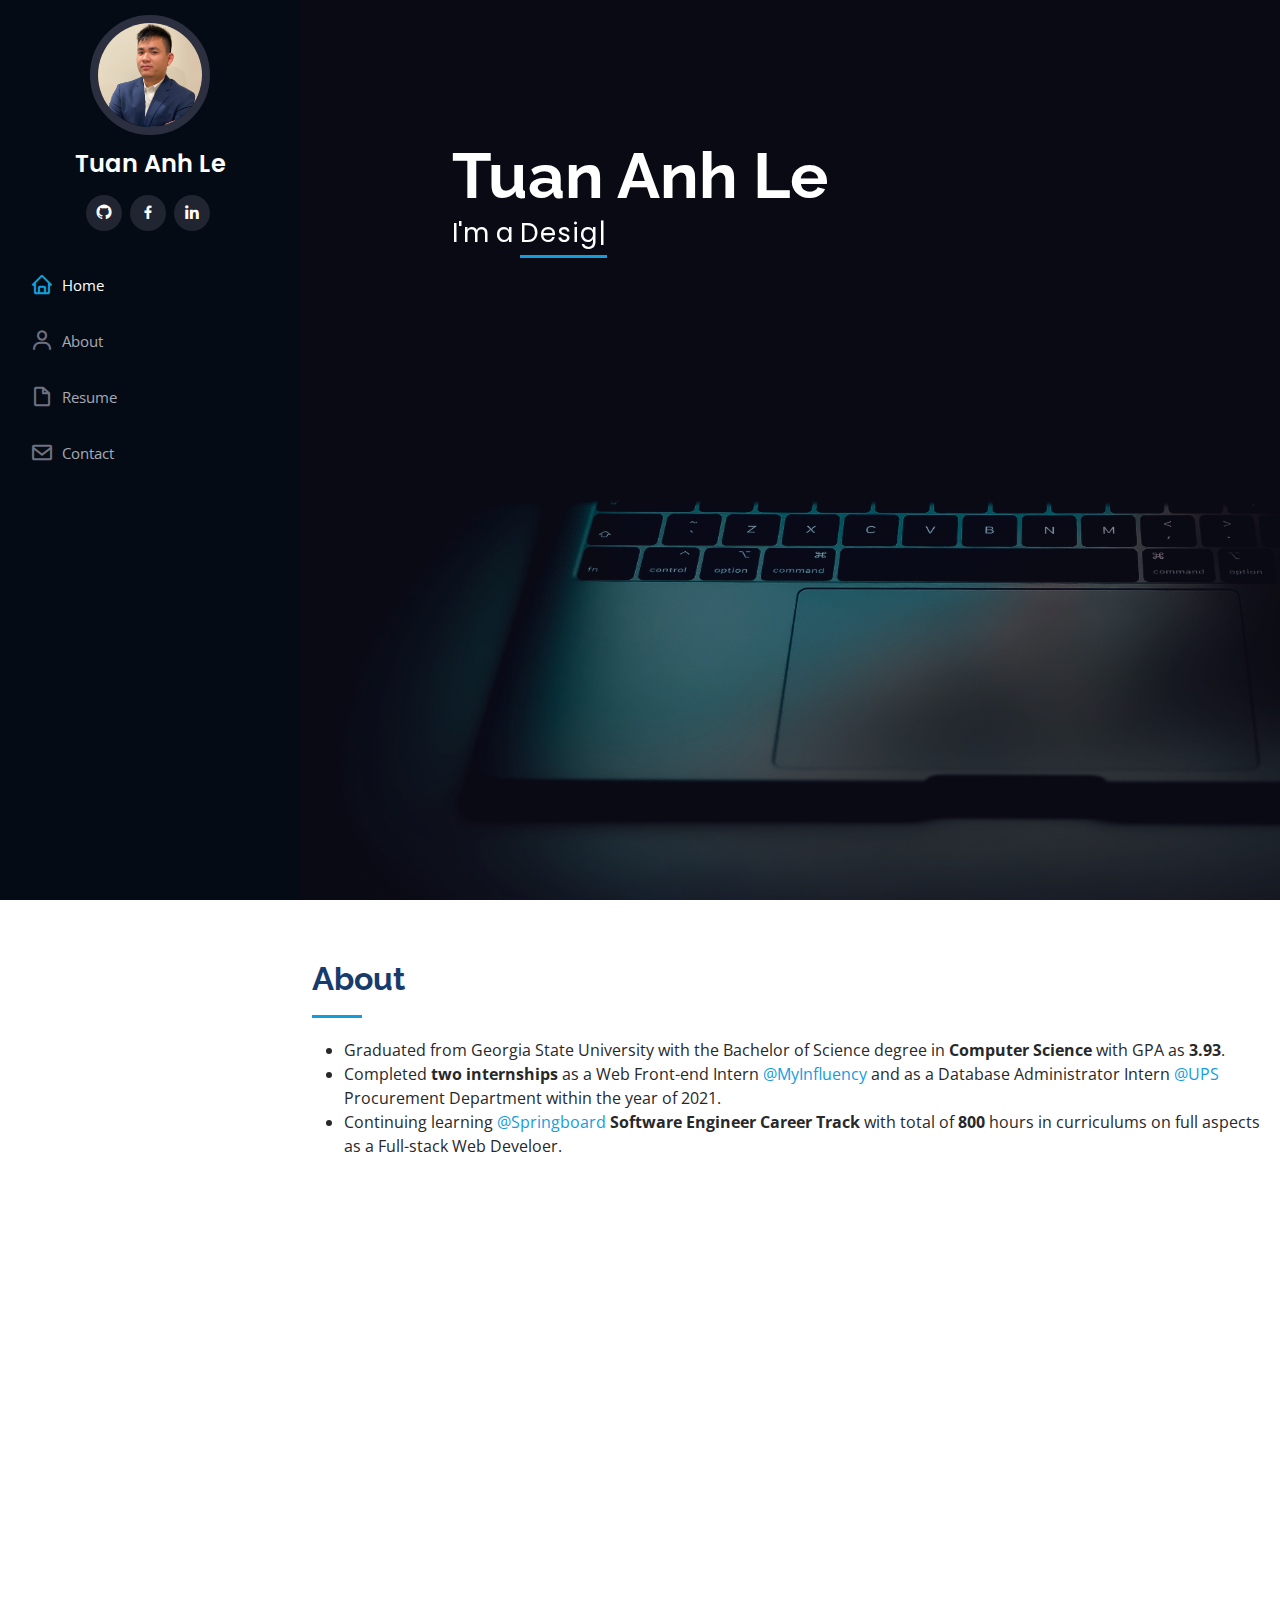
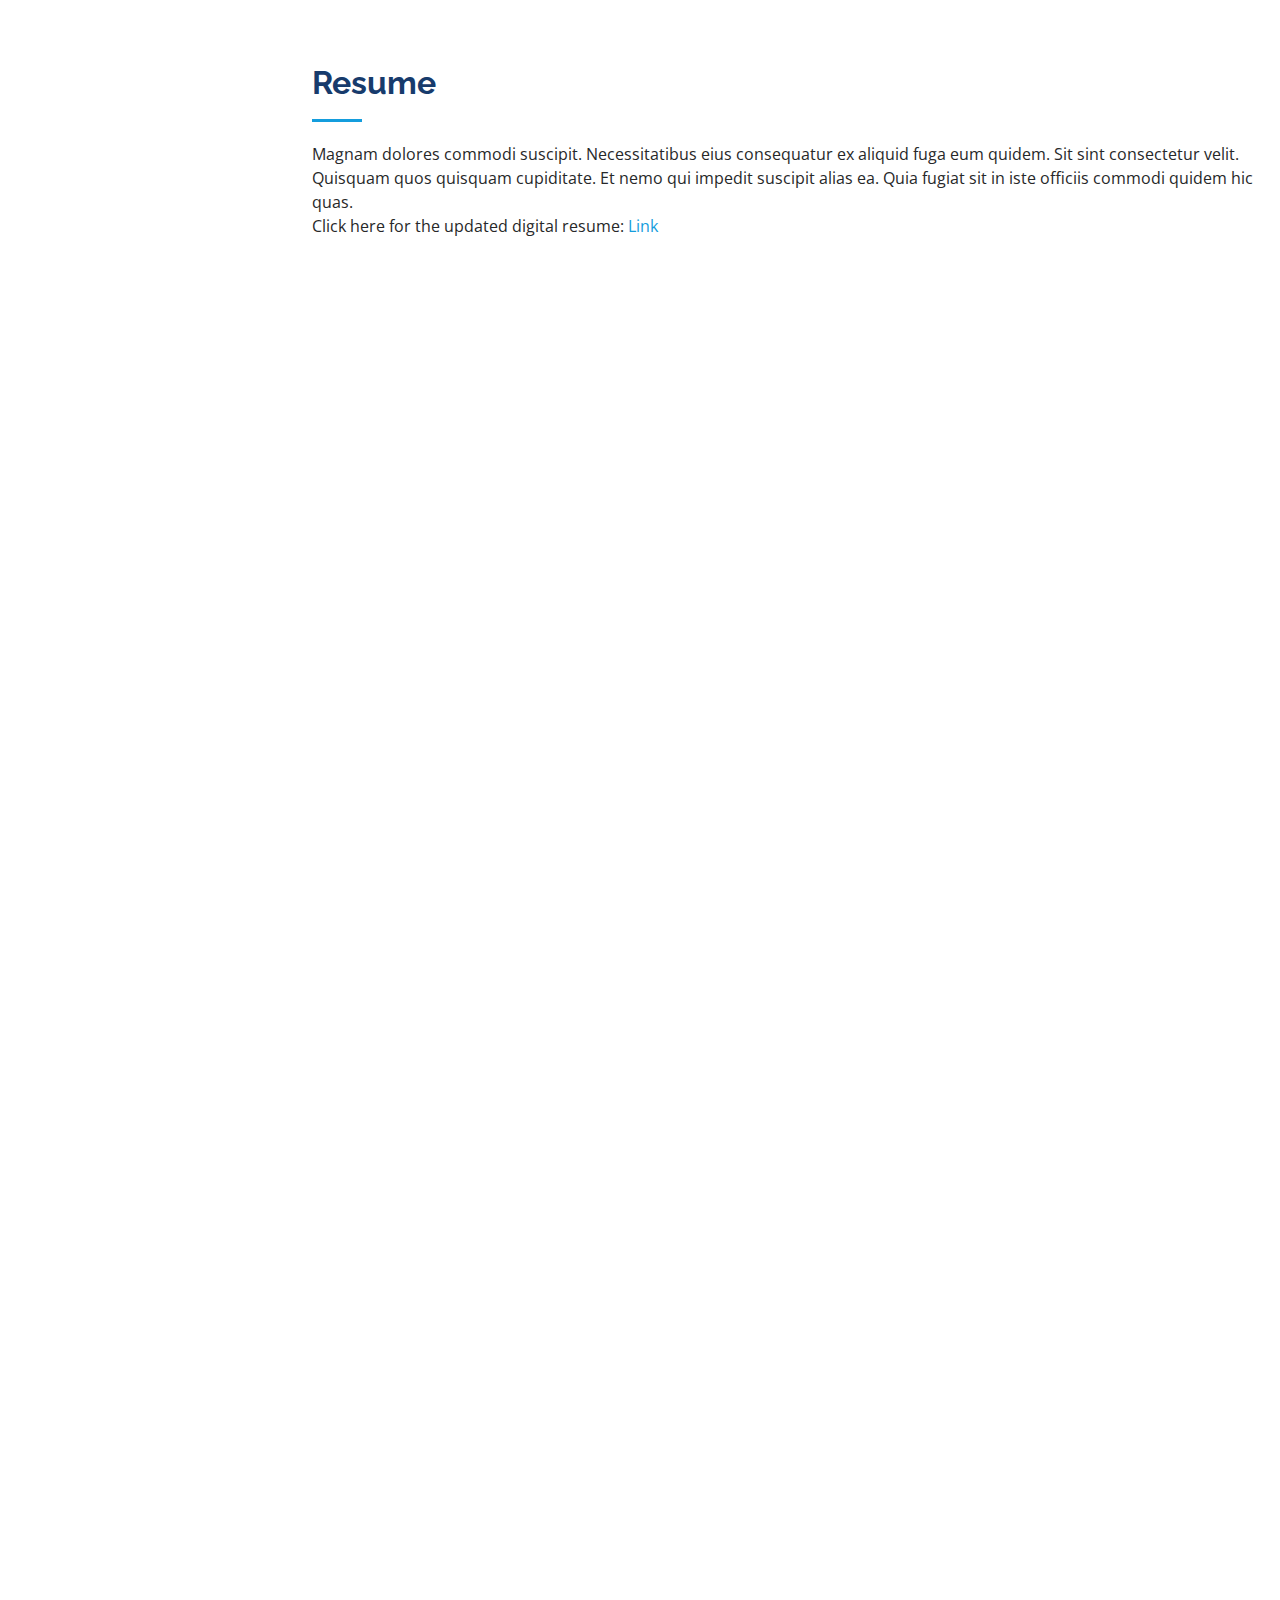
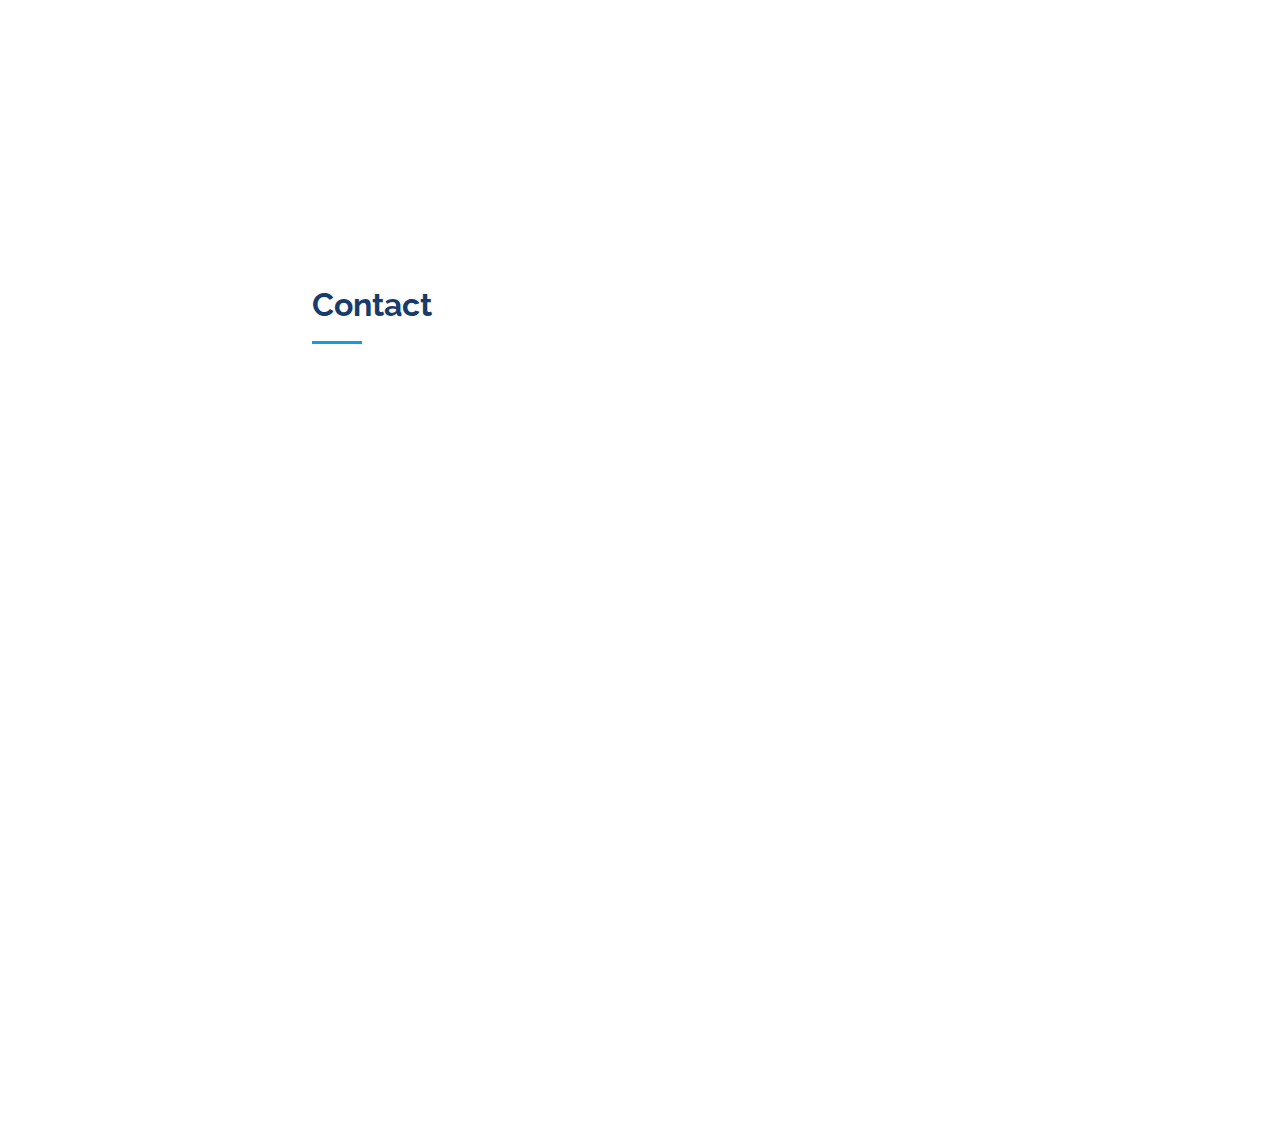
==== index.html @ 72a61f14 "Moved index.html to main directory" ====
<!DOCTYPE html>
<html lang="en">
<head>
    <meta charset="UTF-8">
    <meta http-equiv="X-UA-Compatible" content="IE=edge">
    <meta name="viewport" content="width=device-width, initial-scale=1.0">
    <title>Tuan Anh Le Portfolio</title>

    <!-- Favicons -->
    <link href="assets/img/favicon.png" rel="icon">
    <link href="assets/img/apple-touch-icon.png" rel="apple-touch-icon">

    <!-- Google Fonts -->
    <link href="https://fonts.googleapis.com/css?family=Open+Sans:300,300i,400,400i,600,600i,700,700i|Raleway:300,300i,400,400i,500,500i,600,600i,700,700i|Poppins:300,300i,400,400i,500,500i,600,600i,700,700i" rel="stylesheet">

    <!-- Vendor CSS Files -->
    <link href="assets/vendor/aos/aos.css" rel="stylesheet">
    <link href="assets/vendor/bootstrap/css/bootstrap.min.css" rel="stylesheet">
    <link href="assets/vendor/bootstrap-icons/bootstrap-icons.css" rel="stylesheet">
    <link href="assets/vendor/boxicons/css/boxicons.min.css" rel="stylesheet">
    <link href="assets/vendor/glightbox/css/glightbox.min.css" rel="stylesheet">
    <link href="assets/vendor/swiper/swiper-bundle.min.css" rel="stylesheet">
  
    <!-- Template Main CSS File -->
    <link href="assets/css/style.css" rel="stylesheet">
</head>
<body>
    <!-- ======= Mobile nav toggle button ======= -->
    <i class="bi bi-list-nested mobile-nav-toggle d-xl-none"></i>
    <!-- ======= Header ======= -->
    <header id="header">
        <div class="d-flex flex-column">

        <div class="profile">
            <img src="assets/img/profile-img.jpeg" alt="" class="img-fluid rounded-circle">
            <h1 class="text-light"><a href="index.html">Tuan Anh Le</a></h1>
            <div class="social-links mt-3 text-center">
            <a href="https://github.com/anhtuanle2101" class="github"><i class="bx bxl-github"></i></a>
            <a href="https://www.fiverr.com/tuananhle742" class="fiverr"><i class="bx bxl-facebook"></i></a>
            <a href="https://linkedin.com/in/anhtuanle2101" class="linkedin"><i class="bx bxl-linkedin"></i></a>
            </div>
        </div>

        <nav id="navbar" class="nav-menu navbar">
            <ul>
            <li><a href="#hero" class="nav-link scrollto active"><i class="bx bx-home"></i> <span>Home</span></a></li>
            <li><a href="#about" class="nav-link scrollto"><i class="bx bx-user"></i> <span>About</span></a></li>
            <li><a href="#resume" class="nav-link scrollto"><i class="bx bx-file-blank"></i> <span>Resume</span></a></li>
            <!-- <li><a href="#portfolio" class="nav-link scrollto"><i class="bx bx-book-content"></i> <span>Portfolio</span></a></li>
            <li><a href="#services" class="nav-link scrollto"><i class="bx bx-server"></i> <span>Services</span></a></li> -->
            <li><a href="#contact" class="nav-link scrollto"><i class="bx bx-envelope"></i> <span>Contact</span></a></li>
            </ul>
        </nav><!-- .nav-menu -->
        </div>
    </header><!-- End Header -->

    <!-- ======= Hero Section ======= -->
    <section id="hero" class="d-flex flex-column justify-content-center align-items-center">
        <div class="hero-container" data-aos="fade-in">
        <h1>Tuan Anh Le</h1>
        <p>I'm a <span class="typed" data-typed-items="Designer, Developer, Freelancer, Gamer"></span></p>
        </div>
    </section><!-- End Hero -->

    <main id="main">
        <!-- ======= About Section ======= -->
        <section id="about" class="about">
        <div class="container">

            <div class="section-title">
            <h2>About</h2>
            <p>
                <ul>
                    <li>
                        Graduated from Georgia State University with the Bachelor of Science degree in 
                        <strong>Computer Science</strong> with GPA as <strong>3.93</strong>.
                    </li>
                    <li>
                        Completed
                        <strong>two internships</strong> as a Web Front-end Intern <a href="https://myinfluency.com/">@MyInfluency</a> and 
                        as a Database Administrator Intern <a href="https://www.ups.com/us/en/Home.page">@UPS</a> Procurement Department within the year of 2021.
                    </li>
                    <li>
                        Continuing learning <a href="https://www.springboard.com">@Springboard</a> <strong>Software Engineer Career Track</strong>  with total of <strong>800</strong> 
                        hours in curriculums on full aspects as a Full-stack Web Develoer.
                    </li>
                </ul>
                 
                
            </p>
            </div>

            <div class="row">
            <div class="col-lg-4" data-aos="fade-up">
                <img src="/assets/img/profile-img.jpeg" class="img-fluid" alt="">
            </div>
            <div class="col-lg-8 pt-4 pt-lg-0 content" data-aos="fade-left">
                <h3>Tuan Anh Le </h3>
                <p class="fst-italic">
                    Jr. full-stack developer with proficency in Python, Node.js, React.js and other Web Development Frameworks (Flask, Express, Redux).
                    <span class="d-block">Year of Experience: 1</span>
                </p>
                <div class="row">
                <div class="col-lg-6">
                    <ul>
                    <li><i class="bi bi-phone"></i> <strong>Phone:</strong> <span>+1 (470) 453 - 8219</span></li>
                    <li><i class="bi bi-house"></i> <strong>City:</strong> <span>Clarkston, GA</span></li>
                    <li><i class="bi bi-inbox"></i> <strong>Email:</strong> <span>anhtuanle2101@gmail.com</span></li>
                    </ul>
                </div>
                <div class="col-lg-6">
                    <ul>
                    <li><i class="bi bi-book"></i> <strong>Degree:</strong> <span>Bachelor of Science </span></li>
                    <li><i class="bi bi-bookmark-plus"></i><strong>Major:</strong> <span>Computer Science</span></li>
                    <li><i class="bi bi-person-check"></i> <strong>Freelance:</strong> <span>Available</span></li>
                    </ul>
                </div>
                </div>
                <h5>Note</h5>
                <p>
                    I am currently in the job search for different roles as a software engineer, jr. full-stack developer, or jr. back-end developer in remote or offices near Atlanta.
                </p>
            </div>
            </div>

        </div>
        </section><!-- End About Section -->

        

        <!-- ======= Skills Section ======= -->
        <!-- <section id="skills" class="skills section-bg">
        <div class="container">

            <div class="section-title">
            <h2>Skills</h2>
            <p>Magnam dolores commodi suscipit. Necessitatibus eius consequatur ex aliquid fuga eum quidem. Sit sint consectetur velit. Quisquam quos quisquam cupiditate. Et nemo qui impedit suscipit alias ea. Quia fugiat sit in iste officiis commodi quidem hic quas.</p>
            </div>

            <div class="row">
                <div class="col-3">
                    <div class="portfolio-wrap">
                        <img src="assets/img/portfolio/portfolio-1.jpg" class="img-fluid" alt="">
                        <div class="portfolio-links">
                            <a href="assets/img/portfolio/portfolio-1.jpg" data-gallery="portfolioGallery" class="portfolio-lightbox" title="App 1"><i class="bx bx-plus"></i></a>
                            <a href="portfolio-details.html" title="More Details"><i class="bx bx-link"></i></a>
                        </div>
                    </div>
                </div>
                <div class="col-3"></div>
                <div class="col-3"></div>
                <div class="col-3"></div>
            </div>

        </div> -->
        <!-- </section>End Skills Section -->

        <!-- ======= Resume Section ======= -->
        <section id="resume" class="resume">
        <div class="container">

            <div class="section-title">
            <h2>Resume</h2>
            <p>Magnam dolores commodi suscipit. Necessitatibus eius consequatur ex aliquid fuga eum quidem. Sit sint consectetur velit. 
                Quisquam quos quisquam cupiditate. Et nemo qui impedit suscipit alias ea. Quia fugiat sit in iste officiis commodi quidem hic quas.
            </p>
            <p>Click here for the updated digital resume: <a href="https://docs.google.com/document/d/1rsUU7KLTDFdFX0jeMpLw2wqAB68t62Vm/edit?usp=sharing&ouid=104492281409634357165&rtpof=true&sd=true">Link</a></p>
            </div>

            <div class="row">
            <div class="col-lg-6" data-aos="fade-up">
                <h3 class="resume-title">Education</h3>
                <div class="resume-item">
                    <h5>Dec 2020 - Sep 2021</h5>
                    <h4>Software Engineer Fellow</h4>
                    <p><em><a href="springboard.com">Springboard.com</a> | Software Engineer Career Track | Online </em></p>
                    <article>
                        Intensive 800-hundreds hours on curriculums cover:
                        <ul class='pt-1'>
                            <li>Frontend Web Development.</li>
                            <li>Backend Web Development & Databases.</li>
                            <li>Varieties of Data Structures and Algorithms Designs.</li>
                            <li>Other modern frameworks (Flask, React, Redux, etc.).</li>
                        </ul>
                        
                    </article>
                    
                </div>
                <div class="resume-item">
                    <h5>Sep 2017 - June 2020</h5>
                    <h4>Georgia State University</h4>
                    <p><em>GPA: 3.93 | College of Arts & Sciences | B.S. in Computer Science | Atlanta, GA</em></p>
                    <ul>
                        <li>Coursework: Data Structures, System Level Programming, Web Programming, Machine Learning, Intro to Algorithms Designs. </li>
                        <li>Achievements: Dean’s List student, President’s List student.</li>
                    </ul>
                </div>
                <div class="resume-item">
                    <h5>Sep 2015 - June 2017</h5>
                    <h4>Peninsula Community College</h4>
                    <p><em>GPA: 3.9 | A.A. in Generals | Port Angeles, WA </em></p>
                    <ul>
                        <li>Coursework: Intro to Computer Science I and II (Java).</li>
                        <li>Achievements: Member of Phi Theta Kappa organization, Receiver of President's Medal.</li>
                    </ul>
                </div>

                <h3 class="resume-title">Projects</h3>
                <div class="resume-item">
                    <h4>Food Finder <a href="https://github.com/anhtuanle2101/Capstone1_Restaurants" class="github"><i class="bx bxl-github"></i></a> <a href="https://food-finder-capstone-1.herokuapp.com"><i class="bx bx-link"></i></a></h4>
                    <p><em>Springboard Capstone Project 
                    </em></p>
                    <p><ul>
                        <li>Designed and Developed an application for looking up restaurants information and recommendations.</li>
                        <li>Front end technologies include HTML, CSS, JavaScript, Bootstrap, Axios.js, Figma Prototyping.</li>
                        <li>Back end technoligies include Python, Flask, PostgreSQL, SQLAlchemy.</li>
                        <li>APIs: Yelp API, Documenu API.</li>
                    </ul></p>
                </div>
                <div class="resume-item">
                    <h4>Warbler <a href="https://github.com/anhtuanle2101/Warbler"><i class="bx bxl-github"></i></a></h4>
                    
                    <p><em>Twitter Clone Project</em></p>
                    <p><ul>
                        <li>Refactored the project, adding unit testing and integration testing to user views, app routes.</li>
                        <li>Researched and implemented new features (`like` a message, edit profile, authentication and authorization)</li>
                    </ul>     
                        </p>
                </div>
            </div>

            <div class="col-lg-6" data-aos="fade-up" data-aos-delay="100">
                <h3 class="resume-title">Professional Experience</h3>
                <div class="resume-item">
                    <h5>June 2021 - August 2021</h5>
                    <h4>UPS Procurement Specialist Intern</h4>
                    
                    <p><em> Procurement Department | UPS | Remote </em></p>
                    <ul>
                        <li>Escalated on total of 15 databases-related requests on Solution Center application.</li>
                        <li>Consolidated multiple reports into new reports then migrated them on the front-end application.</li>
                        <li>Handled backing up total of 50 unused tables to a different database server using Microsoft SQL Server Integration Services.</li>
                        <li>Participated in UPS Hack-a-thon on Personal Vehicle Driver solution.</li>
                    </ul>
                </div>
                <div class="resume-item">
                    <h5>July 2020 - Jan 2021</h5>
                    <h4>Front End Web Developer Intern</h4>
                    
                    <p><em><a href="myinfluency.com">MyInfluency</a> | Remote</em></p>
                    <ul>
                        <li>Designed the mockups then implemented front end pages in which used frameworks include Bootstrap, jQuery, Handlebar.js </li>
                        <li>Collaborated with back end team and exposed to back end technologies such as API, routings, Django frameworks, databases.</li>
                        <li>Discussed collectively on new designs with executive leaders and managers in weekly developer meetings.</li>
                    </ul>
                </div>
                <div class="resume-item">
                    <h5>Dec 2015 - June 2017</h5>
                    <h4>Math Lab Tutor</h4>
                    
                    <p><em>Math Lab on Campus | Peninsula Community College | Port Angeles, WA</em></p>
                    <ul>
                        <li>Assisted over 70 students taking Math, Physics, or Chemistry classes from Algebra to Calculus level.</li>
                        <li>Organized and maintained facilities and computers at the office.</li>
                        <li>Collaborated with supervisors to review the student performance and arranged the Science placement tests for new coming students.</li>
                    </ul>
                </div>
            </div>
            </div>

        </div>
        </section><!-- End Resume Section -->

        <!-- ======= Portfolio Section ======= -->
        <!-- <section id="portfolio" class="portfolio section-bg">
        <div class="container">

            <div class="section-title">
            <h2>Portfolio</h2>
            <p>Magnam dolores commodi suscipit. Necessitatibus eius consequatur ex aliquid fuga eum quidem. Sit sint consectetur velit. Quisquam quos quisquam cupiditate. Et nemo qui impedit suscipit alias ea. Quia fugiat sit in iste officiis commodi quidem hic quas.</p>
            </div>

            <div class="row" data-aos="fade-up">
            <div class="col-lg-12 d-flex justify-content-center">
                <ul id="portfolio-flters">
                <li data-filter="*" class="filter-active">All</li>
                <li data-filter=".filter-app">Projects</li>
                <li data-filter=".filter-web">Web</li>
                </ul>
            </div>
            </div>

            <div class="row portfolio-container" data-aos="fade-up" data-aos-delay="100">

            <div class="col-lg-4 col-md-6 portfolio-item filter-app">
                <div class="portfolio-wrap">
                <img src="assets/img/portfolio/portfolio-1.jpg" class="img-fluid" alt="">
                <div class="portfolio-links">
                    <a href="assets/img/portfolio/portfolio-1.jpg" data-gallery="portfolioGallery" class="portfolio-lightbox" title="App 1"><i class="bx bx-plus"></i></a>
                    <a href="portfolio-details.html" title="More Details"><i class="bx bx-link"></i></a>
                </div>
                </div>
            </div>

            <div class="col-lg-4 col-md-6 portfolio-item filter-web">
                <div class="portfolio-wrap">
                <img src="assets/img/portfolio/portfolio-2.jpg" class="img-fluid" alt="">
                <div class="portfolio-links">
                    <a href="assets/img/portfolio/portfolio-2.jpg" data-gallery="portfolioGallery" class="portfolio-lightbox" title="Web 3"><i class="bx bx-plus"></i></a>
                    <a href="portfolio-details.html" title="More Details"><i class="bx bx-link"></i></a>
                </div>
                </div>
            </div>

            <div class="col-lg-4 col-md-6 portfolio-item filter-app">
                <div class="portfolio-wrap">
                <img src="assets/img/portfolio/portfolio-3.jpg" class="img-fluid" alt="">
                <div class="portfolio-links">
                    <a href="assets/img/portfolio/portfolio-3.jpg" data-gallery="portfolioGallery" class="portfolio-lightbox" title="App 2"><i class="bx bx-plus"></i></a>
                    <a href="portfolio-details.html" title="More Details"><i class="bx bx-link"></i></a>
                </div>
                </div>
            </div>

            <div class="col-lg-4 col-md-6 portfolio-item filter-card">
                <div class="portfolio-wrap">
                <img src="assets/img/portfolio/portfolio-4.jpg" class="img-fluid" alt="">
                <div class="portfolio-links">
                    <a href="assets/img/portfolio/portfolio-4.jpg" data-gallery="portfolioGallery" class="portfolio-lightbox" title="Card 2"><i class="bx bx-plus"></i></a>
                    <a href="portfolio-details.html" title="More Details"><i class="bx bx-link"></i></a>
                </div>
                </div>
            </div>

            <div class="col-lg-4 col-md-6 portfolio-item filter-web">
                <div class="portfolio-wrap">
                <img src="assets/img/portfolio/portfolio-5.jpg" class="img-fluid" alt="">
                <div class="portfolio-links">
                    <a href="assets/img/portfolio/portfolio-5.jpg" data-gallery="portfolioGallery" class="portfolio-lightbox" title="Web 2"><i class="bx bx-plus"></i></a>
                    <a href="portfolio-details.html" title="More Details"><i class="bx bx-link"></i></a>
                </div>
                </div>
            </div>

            <div class="col-lg-4 col-md-6 portfolio-item filter-app">
                <div class="portfolio-wrap">
                <img src="assets/img/portfolio/portfolio-6.jpg" class="img-fluid" alt="">
                <div class="portfolio-links">
                    <a href="assets/img/portfolio/portfolio-6.jpg" data-gallery="portfolioGallery" class="portfolio-lightbox" title="App 3"><i class="bx bx-plus"></i></a>
                    <a href="portfolio-details.html" title="More Details"><i class="bx bx-link"></i></a>
                </div>
                </div>
            </div>

            <div class="col-lg-4 col-md-6 portfolio-item filter-card">
                <div class="portfolio-wrap">
                <img src="assets/img/portfolio/portfolio-7.jpg" class="img-fluid" alt="">
                <div class="portfolio-links">
                    <a href="assets/img/portfolio/portfolio-7.jpg" data-gallery="portfolioGallery" class="portfolio-lightbox" title="Card 1"><i class="bx bx-plus"></i></a>
                    <a href="portfolio-details.html" title="More Details"><i class="bx bx-link"></i></a>
                </div>
                </div>
            </div>

            <div class="col-lg-4 col-md-6 portfolio-item filter-card">
                <div class="portfolio-wrap">
                <img src="assets/img/portfolio/portfolio-8.jpg" class="img-fluid" alt="">
                <div class="portfolio-links">
                    <a href="assets/img/portfolio/portfolio-8.jpg" data-gallery="portfolioGallery" class="portfolio-lightbox" title="Card 3"><i class="bx bx-plus"></i></a>
                    <a href="portfolio-details.html" title="More Details"><i class="bx bx-link"></i></a>
                </div>
                </div>
            </div>

            <div class="col-lg-4 col-md-6 portfolio-item filter-web">
                <div class="portfolio-wrap">
                <img src="assets/img/portfolio/portfolio-9.jpg" class="img-fluid" alt="">
                <div class="portfolio-links">
                    <a href="assets/img/portfolio/portfolio-9.jpg" data-gallery="portfolioGallery" class="portfolio-lightbox" title="Web 3"><i class="bx bx-plus"></i></a>
                    <a href="portfolio-details.html" title="More Details"><i class="bx bx-link"></i></a>
                </div>
                </div>
            </div>

            </div>

        </div> -->
        <!-- </section> -->
        <!-- End Portfolio Section -->

        <!-- ======= Services Section ======= -->
        <!-- <section id="services" class="services">
        <div class="container">

            <div class="section-title">
            <h2>Services</h2>
            <p>Magnam dolores commodi suscipit. Necessitatibus eius consequatur ex aliquid fuga eum quidem. Sit sint consectetur velit. Quisquam quos quisquam cupiditate. Et nemo qui impedit suscipit alias ea. Quia fugiat sit in iste officiis commodi quidem hic quas.</p>
            </div>

            <div class="row">
            <div class="col-lg-4 col-md-6 icon-box" data-aos="fade-up">
                <div class="icon"><i class="bi bi-briefcase"></i></div>
                <h4 class="title"><a href="">Lorem Ipsum</a></h4>
                <p class="description">Voluptatum deleniti atque corrupti quos dolores et quas molestias excepturi sint occaecati cupiditate non provident</p>
            </div>
            <div class="col-lg-4 col-md-6 icon-box" data-aos="fade-up" data-aos-delay="100">
                <div class="icon"><i class="bi bi-card-checklist"></i></div>
                <h4 class="title"><a href="">Dolor Sitema</a></h4>
                <p class="description">Minim veniam, quis nostrud exercitation ullamco laboris nisi ut aliquip ex ea commodo consequat tarad limino ata</p>
            </div>
            <div class="col-lg-4 col-md-6 icon-box" data-aos="fade-up" data-aos-delay="200">
                <div class="icon"><i class="bi bi-bar-chart"></i></div>
                <h4 class="title"><a href="">Sed ut perspiciatis</a></h4>
                <p class="description">Duis aute irure dolor in reprehenderit in voluptate velit esse cillum dolore eu fugiat nulla pariatur</p>
            </div>
            <div class="col-lg-4 col-md-6 icon-box" data-aos="fade-up" data-aos-delay="300">
                <div class="icon"><i class="bi bi-binoculars"></i></div>
                <h4 class="title"><a href="">Magni Dolores</a></h4>
                <p class="description">Excepteur sint occaecat cupidatat non proident, sunt in culpa qui officia deserunt mollit anim id est laborum</p>
            </div>
            <div class="col-lg-4 col-md-6 icon-box" data-aos="fade-up" data-aos-delay="400">
                <div class="icon"><i class="bi bi-brightness-high"></i></div>
                <h4 class="title"><a href="">Nemo Enim</a></h4>
                <p class="description">At vero eos et accusamus et iusto odio dignissimos ducimus qui blanditiis praesentium voluptatum deleniti atque</p>
            </div>
            <div class="col-lg-4 col-md-6 icon-box" data-aos="fade-up" data-aos-delay="500">
                <div class="icon"><i class="bi bi-calendar4-week"></i></div>
                <h4 class="title"><a href="">Eiusmod Tempor</a></h4>
                <p class="description">Et harum quidem rerum facilis est et expedita distinctio. Nam libero tempore, cum soluta nobis est eligendi</p>
            </div>
            </div>

        </div> -->
        <!-- </section>End Services Section -->

        <!-- ======= Testimonials Section ======= -->
        <!-- <section id="testimonials" class="testimonials section-bg">
        <div class="container">

            <div class="section-title">
            <h2>Testimonials</h2>
            <p>Magnam dolores commodi suscipit. Necessitatibus eius consequatur ex aliquid fuga eum quidem. Sit sint consectetur velit. Quisquam quos quisquam cupiditate. Et nemo qui impedit suscipit alias ea. Quia fugiat sit in iste officiis commodi quidem hic quas.</p>
            </div>

            <div class="testimonials-slider swiper-container" data-aos="fade-up" data-aos-delay="100">
            <div class="swiper-wrapper">

                <div class="swiper-slide">
                <div class="testimonial-item" data-aos="fade-up">
                    <p>
                    <i class="bx bxs-quote-alt-left quote-icon-left"></i>
                    Proin iaculis purus consequat sem cure digni ssim donec porttitora entum suscipit rhoncus. Accusantium quam, ultricies eget id, aliquam eget nibh et. Maecen aliquam, risus at semper.
                    <i class="bx bxs-quote-alt-right quote-icon-right"></i>
                    </p>
                    <img src="assets/img/testimonials/testimonials-1.jpg" class="testimonial-img" alt="">
                    <h3>Saul Goodman</h3>
                    <h4>Ceo &amp; Founder</h4>
                </div>
                </div>

                <div class="swiper-slide">
                <div class="testimonial-item" data-aos="fade-up" data-aos-delay="100">
                    <p>
                    <i class="bx bxs-quote-alt-left quote-icon-left"></i>
                    Export tempor illum tamen malis malis eram quae irure esse labore quem cillum quid cillum eram malis quorum velit fore eram velit sunt aliqua noster fugiat irure amet legam anim culpa.
                    <i class="bx bxs-quote-alt-right quote-icon-right"></i>
                    </p>
                    <img src="assets/img/testimonials/testimonials-2.jpg" class="testimonial-img" alt="">
                    <h3>Sara Wilsson</h3>
                    <h4>Designer</h4>
                </div>
                </div>

                <div class="swiper-slide">
                <div class="testimonial-item" data-aos="fade-up" data-aos-delay="200">
                    <p>
                    <i class="bx bxs-quote-alt-left quote-icon-left"></i>
                    Enim nisi quem export duis labore cillum quae magna enim sint quorum nulla quem veniam duis minim tempor labore quem eram duis noster aute amet eram fore quis sint minim.
                    <i class="bx bxs-quote-alt-right quote-icon-right"></i>
                    </p>
                    <img src="assets/img/testimonials/testimonials-3.jpg" class="testimonial-img" alt="">
                    <h3>Jena Karlis</h3>
                    <h4>Store Owner</h4>
                </div>
                </div>

                <div class="swiper-slide">
                <div class="testimonial-item" data-aos="fade-up" data-aos-delay="300">
                    <p>
                    <i class="bx bxs-quote-alt-left quote-icon-left"></i>
                    Fugiat enim eram quae cillum dolore dolor amet nulla culpa multos export minim fugiat minim velit minim dolor enim duis veniam ipsum anim magna sunt elit fore quem dolore labore illum veniam.
                    <i class="bx bxs-quote-alt-right quote-icon-right"></i>
                    </p>
                    <img src="assets/img/testimonials/testimonials-4.jpg" class="testimonial-img" alt="">
                    <h3>Matt Brandon</h3>
                    <h4>Freelancer</h4>
                </div>
                </div><

                <div class="swiper-slide">
                <div class="testimonial-item" data-aos="fade-up" data-aos-delay="400">
                    <p>
                    <i class="bx bxs-quote-alt-left quote-icon-left"></i>
                    Quis quorum aliqua sint quem legam fore sunt eram irure aliqua veniam tempor noster veniam enim culpa labore duis sunt culpa nulla illum cillum fugiat legam esse veniam culpa fore nisi cillum quid.
                    <i class="bx bxs-quote-alt-right quote-icon-right"></i>
                    </p>
                    <img src="assets/img/testimonials/testimonials-5.jpg" class="testimonial-img" alt="">
                    <h3>John Larson</h3>
                    <h4>Entrepreneur</h4>
                </div> -->
                <!-- </div>

            </div>
            <div class="swiper-pagination"></div>
            </div>

        </div>
        </section>End Testimonials Section -->

        <!-- ======= Contact Section ======= -->
        <section id="contact" class="contact">
        <div class="container">

            <div class="section-title">
            <h2>Contact</h2>
            <!-- <p>Magnam dolores commodi suscipit. Necessitatibus eius consequatur ex aliquid fuga eum quidem. Sit sint consectetur velit. Quisquam quos quisquam cupiditate. Et nemo qui impedit suscipit alias ea. Quia fugiat sit in iste officiis commodi quidem hic quas.</p> -->
            </div>

            <div class="row" data-aos="fade-in">

            <div class="col-lg-5 d-flex align-items-stretch">
                <div class="info">
                <div class="address">
                    <i class="bi bi-geo-alt"></i>
                    <h4>Location:</h4>
                    <p>4367 Erskine Road, Clarkston GA 30021</p>
                </div>

                <div class="email">
                    <i class="bi bi-envelope"></i>
                    <h4>Email:</h4>
                    <p>anhtuanle2101@gmail.com</p>
                </div>

                <div class="phone">
                    <i class="bi bi-phone"></i>
                    <h4>Call:</h4>
                    <p>+1 470-453-8219</p>
                </div>
                <iframe src="https://www.google.com/maps/embed?pb=!1m18!1m12!1m3!1d3314.780801906944!2d-84.22901858501129!3d33.8179693374873!2m3!1f0!2f0!3f0!3m2!1i1024!2i768!4f13.1!3m3!1m2!1s0x88f5a88ab4c04db1%3A0x4672a0fa5dc2a5b6!2s4367%20Erskine%20Rd%2C%20Clarkston%2C%20GA%2030021!5e0!3m2!1sen!2sus!4v1631887601930!5m2!1sen!2sus" style="border:0; width: 100%; height: 290px;" allowfullscreen="" loading="lazy"></iframe>
                <!-- <iframe src="https://www.google.com/maps/place/Clarkston,+GA+30021/@33.8105285,-84.2495042,15z/data=!3m1!4b1!4m5!3m4!1s0x88f5a844fa00a2bf:0x33403e32402d1c64!8m2!3d33.8095487!4d-84.2396434" frameborder="0" style="border:0; width: 100%; height: 290px;" allowfullscreen></iframe> --> 
                </div>

            </div>

            <div class="col-lg-7 mt-5 mt-lg-0 d-flex align-items-stretch">
                <form action="forms/contact.php" method="post" role="form" class="php-email-form">
                <div class="row">
                    <div class="form-group col-md-6">
                    <label for="name">Your Name</label>
                    <input type="text" name="name" class="form-control" id="name" required>
                    </div>
                    <div class="form-group col-md-6">
                    <label for="name">Your Email</label>
                    <input type="email" class="form-control" name="email" id="email" required>
                    </div>
                </div>
                <div class="form-group">
                    <label for="name">Subject</label>
                    <input type="text" class="form-control" name="subject" id="subject" required>
                </div>
                <div class="form-group">
                    <label for="name">Message</label>
                    <textarea class="form-control" name="message" rows="10" required></textarea>
                </div>
                <div class="my-3">
                    <div class="loading">Loading</div>
                    <div class="error-message"></div>
                    <div class="sent-message">Your message has been sent. Thank you!</div>
                </div>
                <div class="text-center"><button type="submit">Send Message</button></div>
                </form>
            </div>

            </div>

        </div>
        </section><!-- End Contact Section -->

    </main><!-- End #main -->


    <!-- Vendor JS Files -->
    <script src="/assets/vendor/moment/moment.js"></script>
    <script>
        moment().format();
    </script>
    <script src="/assets/vendor/aos/aos.js"></script>
    <script src="/assets/vendor/bootstrap/js/bootstrap.bundle.min.js"></script>
    <script src="/assets/vendor/glightbox/js/glightbox.min.js"></script>
    <script src="/assets/vendor/isotope-layout/isotope.pkgd.min.js"></script>
    <script src="/assets/vendor/php-email-form/validate.js"></script>
    <script src="/assets/vendor/purecounter/purecounter.js"></script>
    <script src="/assets/vendor/swiper/swiper-bundle.min.js"></script>
    <script src="/assets/vendor/typed.js/typed.min.js"></script>
    <script src="/assets/vendor/waypoints/noframework.waypoints.js"></script>

    <!-- Template Main JS File -->
    <script src="/assets/js/main.js"></script>
</body>
</html>
---- assets/css/style.css ----
/*--------------------------------------------------------------
# General
--------------------------------------------------------------*/
body {
    font-family: 'Open Sans', sans-serif;
    color: #272829;
    box-sizing: border-box;
}

a {
    color: #149ddd;
    text-decoration: none;
}

a:hover {
    color: #37b3ed;
    text-decoration: none;
}

h1,
h2,
h3,
h4,
h5,
h6 {
    font-family: 'Raleway', sans-serif;
}

/*--------------------------------------------------------------
# Back to top button
--------------------------------------------------------------*/
.back-to-top {
    position: fixed;
    visibility: hidden;
    opacity: 0;
    right: 15px;
    bottom: 15px;
    z-index: 996;
    background: #149ddd;
    width: 40px;
    height: 40px;
    border-radius: 50px;
    transition: all 0.4s;
}

.back-to-top i {
    font-size: 28px;
    color: #fff;
    line-height: 0;
}

.back-to-top:hover {
    background: #2eafec;
    color: #fff;
}

.back-to-top.active {
    visibility: visible;
    opacity: 1;
}

/*--------------------------------------------------------------
# Header
--------------------------------------------------------------*/
#header {
    position: fixed;
    top: 0;
    left: 0;
    bottom: 0;
    width: 300px;
    transition: all ease-in-out 0.5s;
    z-index: 9997;
    transition: all 0.5s;
    padding: 0 15px;
    background: #040b14;
    overflow-y: auto;
}

#header .profile img {
    margin: 15px auto;
    display: block;
    width: 120px;
    border: 8px solid #2c2f3f;
}

#header .profile h1 {
    font-size: 24px;
    margin: 0;
    padding: 0;
    font-weight: 600;
    -moz-text-align-last: center;
    text-align-last: center;
    font-family: 'Poppins', sans-serif;
}

#header .profile h1 a,
#header .profile h1 a:hover {
    color: #fff;
    text-decoration: none;
}

#header .profile .social-links a {
    font-size: 18px;
    display: inline-block;
    background: #212431;
    color: #fff;
    line-height: 1;
    padding: 8px 0;
    margin-right: 4px;
    border-radius: 50%;
    text-align: center;
    width: 36px;
    height: 36px;
    transition: 0.3s;
}

#header .profile .social-links a:hover {
    background: #149ddd;
    color: #fff;
    text-decoration: none;
}

#main {
    margin-left: 300px;
}

@media (max-width: 1199px) {
    #header {
        left: -300px;
    }
    #main {
        margin-left: 0;
    }
}

/*--------------------------------------------------------------
# Navigation Menu
--------------------------------------------------------------*/
/* Desktop Navigation */
.nav-menu {
    padding: 30px 0 0 0;
}

.nav-menu * {
    margin: 0;
    padding: 0;
    list-style: none;
}

.nav-menu > ul > li {
    position: relative;
    white-space: nowrap;
}

.nav-menu a,
.nav-menu a:focus {
    display: flex;
    align-items: center;
    color: #a8a9b4;
    padding: 12px 15px;
    margin-bottom: 8px;
    transition: 0.3s;
    font-size: 15px;
}

.nav-menu a i,
.nav-menu a:focus i {
    font-size: 24px;
    padding-right: 8px;
    color: #6f7180;
}

.nav-menu a:hover,
.nav-menu .active,
.nav-menu .active:focus,
.nav-menu li:hover > a {
    text-decoration: none;
    color: #fff;
}

.nav-menu a:hover i,
.nav-menu .active i,
.nav-menu .active:focus i,
.nav-menu li:hover > a i {
    color: #149ddd;
}

/* Mobile Navigation */
.mobile-nav-toggle {
    position: fixed;
    right: 15px;
    top: 15px;
    z-index: 9998;
    border: 0;
    font-size: 24px;
    transition: all 0.4s;
    outline: none !important;
    background-color: #149ddd;
    color: #fff;
    width: 40px;
    height: 40px;
    display: inline-flex;
    align-items: center;
    justify-content: center;
    line-height: 0;
    border-radius: 50px;
    cursor: pointer;
}

.mobile-nav-active {
    overflow: hidden;
}

.mobile-nav-active #header {
    left: 0;
}

/*--------------------------------------------------------------
# Hero Section
--------------------------------------------------------------*/
#hero {
    width: 100%;
    height: 100vh;
    background: url('../img/hero-bg.jpg') right center;
    background-size: cover;
    background-blend-mode: darken;
}

#hero:before {
    content: '';
    background: rgba(5, 13, 24, 0.3);
    position: absolute;
    bottom: 0;
    top: 0;
    left: 0;
    right: 0;
    z-index: 1;
}

#hero .hero-container {
    position: relative;
    z-index: 2;
    min-width: 300px;
}

#hero h1 {
    margin: 0 0 10px 0;
    font-size: 64px;
    font-weight: 700;
    line-height: 56px;
    color: #fff;
}

#hero p {
    color: #fff;
    margin-bottom: 500px;
    font-size: 26px;
    font-family: 'Poppins', sans-serif;
}

#hero p span {
    color: #fff;
    padding-bottom: 4px;
    letter-spacing: 1px;
    border-bottom: 3px solid #149ddd;
}

@media (min-width: 1024px) {
    #hero {
        background-attachment: fixed;
    }
}

@media (max-width: 768px) {
    #hero h1 {
        font-size: 28px;
        line-height: 36px;
    }
    #hero h2 {
        font-size: 18px;
        line-height: 24px;
        margin-bottom: 30px;
    }
}

/*--------------------------------------------------------------
# Sections General
--------------------------------------------------------------*/
section {
    padding: 60px 0;
    overflow: hidden;
}

.section-bg {
    background: #f5f8fd;
}

.section-title {
    padding-bottom: 30px;
}

.section-title h2 {
    font-size: 32px;
    font-weight: bold;
    margin-bottom: 20px;
    padding-bottom: 20px;
    position: relative;
    color: #173b6c;
}

.section-title h2::after {
    content: '';
    position: absolute;
    display: block;
    width: 50px;
    height: 3px;
    background: #149ddd;
    bottom: 0;
    left: 0;
}

.section-title p {
    margin-bottom: 0;
}

/*--------------------------------------------------------------
# About
--------------------------------------------------------------*/
.about .content h3 {
    font-weight: 700;
    font-size: 26px;
    color: #173b6c;
}

.about .content ul {
    list-style: none;
    padding: 0;
}

.about .content ul li {
    margin-bottom: 20px;
    display: flex;
    align-items: center;
}

.about .content ul strong {
    margin-right: 10px;
}

.about .content ul i {
    font-size: 16px;
    margin-right: 5px;
    color: #149ddd;
    line-height: 0;
}

.about .content p:last-child {
    margin-bottom: 0;
}

/*--------------------------------------------------------------
# Facts
--------------------------------------------------------------*/
.facts {
    padding-bottom: 30px;
}

.facts .count-box {
    padding: 30px;
    width: 100%;
}

.facts .count-box i {
    display: block;
    font-size: 44px;
    color: #149ddd;
    float: left;
    line-height: 0;
}

.facts .count-box span {
    font-size: 48px;
    line-height: 40px;
    display: block;
    font-weight: 700;
    color: #050d18;
    margin-left: 60px;
}

.facts .count-box p {
    padding: 15px 0 0 0;
    margin: 0 0 0 60px;
    font-family: 'Raleway', sans-serif;
    font-size: 14px;
    color: #122f57;
}

.facts .count-box a {
    font-weight: 600;
    display: block;
    margin-top: 20px;
    color: #122f57;
    font-size: 15px;
    font-family: 'Poppins', sans-serif;
    transition: ease-in-out 0.3s;
}

.facts .count-box a:hover {
    color: #1f5297;
}

/*--------------------------------------------------------------
# Akills
--------------------------------------------------------------*/
.skills .progress {
    height: 60px;
    display: block;
    background: none;
    border-radius: 0;
}

.skills .progress .skill {
    padding: 0;
    margin: 0 0 6px 0;
    text-transform: uppercase;
    display: block;
    font-weight: 600;
    font-family: 'Poppins', sans-serif;
    color: #050d18;
}

.skills .progress .skill .val {
    float: right;
    font-style: normal;
}

.skills .progress-bar-wrap {
    background: #dce8f8;
    height: 10px;
}

.skills .progress-bar {
    width: 1px;
    height: 10px;
    transition: 0.9s;
    background-color: #149ddd;
}

/*--------------------------------------------------------------
# Resume
--------------------------------------------------------------*/
.resume .resume-title {
    font-size: 26px;
    font-weight: 700;
    margin-top: 20px;
    margin-bottom: 20px;
    color: #050d18;
}

.resume .resume-item {
    padding: 0 0 20px 20px;
    margin-top: -2px;
    border-left: 2px solid #1f5297;
    position: relative;
}

.resume .resume-item h4 {
    line-height: 18px;
    font-size: 18px;
    font-weight: 600;
    text-transform: uppercase;
    font-family: 'Poppins', sans-serif;
    color: #050d18;
    margin-bottom: 10px;
}

.resume .resume-item h5 {
    font-size: 16px;
    background: #e4edf9;
    padding: 5px 15px;
    display: inline-block;
    font-weight: 600;
    margin-bottom: 10px;
}

.resume .resume-item ul {
    padding-left: 20px;
}

.resume .resume-item ul li {
    padding-bottom: 10px;
}

.resume .resume-item:last-child {
    padding-bottom: 0;
}

.resume .resume-item::before {
    content: '';
    position: absolute;
    width: 16px;
    height: 16px;
    border-radius: 50px;
    left: -9px;
    top: 0;
    background: #fff;
    border: 2px solid #1f5297;
}

/*--------------------------------------------------------------
# Portfolio
--------------------------------------------------------------*/
.portfolio .portfolio-item {
    margin-bottom: 30px;
}

.portfolio #portfolio-flters {
    padding: 0;
    margin: 0 auto 35px auto;
    list-style: none;
    text-align: center;
    background: #fff;
    border-radius: 50px;
    padding: 2px 15px;
}

.portfolio #portfolio-flters li {
    cursor: pointer;
    display: inline-block;
    padding: 10px 15px 8px 15px;
    font-size: 14px;
    font-weight: 600;
    line-height: 1;
    text-transform: uppercase;
    color: #272829;
    margin-bottom: 5px;
    transition: all 0.3s ease-in-out;
}

.portfolio #portfolio-flters li:hover,
.portfolio #portfolio-flters li.filter-active {
    color: #149ddd;
}

.portfolio #portfolio-flters li:last-child {
    margin-right: 0;
}

.portfolio .portfolio-wrap {
    transition: 0.3s;
    position: relative;
    overflow: hidden;
    z-index: 1;
}

.portfolio .portfolio-wrap::before {
    content: '';
    background: rgba(255, 255, 255, 0.5);
    position: absolute;
    left: 0;
    right: 0;
    top: 0;
    bottom: 0;
    transition: all ease-in-out 0.3s;
    z-index: 2;
    opacity: 0;
}

.portfolio .portfolio-wrap .portfolio-links {
    opacity: 1;
    left: 0;
    right: 0;
    bottom: -60px;
    z-index: 3;
    position: absolute;
    transition: all ease-in-out 0.3s;
    display: flex;
    justify-content: center;
}

.portfolio .portfolio-wrap .portfolio-links a {
    color: #fff;
    font-size: 28px;
    text-align: center;
    background: rgba(20, 157, 221, 0.75);
    transition: 0.3s;
    width: 50%;
}

.portfolio .portfolio-wrap .portfolio-links a:hover {
    background: rgba(20, 157, 221, 0.95);
}

.portfolio .portfolio-wrap .portfolio-links a + a {
    border-left: 1px solid #37b3ed;
}

.portfolio .portfolio-wrap:hover::before {
    top: 0;
    left: 0;
    right: 0;
    bottom: 0;
    opacity: 1;
}

.portfolio .portfolio-wrap:hover .portfolio-links {
    opacity: 1;
    bottom: 0;
}

/*--------------------------------------------------------------
# Portfolio Details
--------------------------------------------------------------*/
.portfolio-details {
    padding-top: 40px;
}

.portfolio-details .portfolio-details-slider img {
    width: 100%;
}

.portfolio-details .portfolio-details-slider .swiper-pagination {
    margin-top: 20px;
    position: relative;
}

.portfolio-details
    .portfolio-details-slider
    .swiper-pagination
    .swiper-pagination-bullet {
    width: 12px;
    height: 12px;
    background-color: #fff;
    opacity: 1;
    border: 1px solid #149ddd;
}

.portfolio-details
    .portfolio-details-slider
    .swiper-pagination
    .swiper-pagination-bullet-active {
    background-color: #149ddd;
}

.portfolio-details .portfolio-info {
    padding: 30px;
    box-shadow: 0px 0 30px rgba(5, 13, 24, 0.08);
}

.portfolio-details .portfolio-info h3 {
    font-size: 22px;
    font-weight: 700;
    margin-bottom: 20px;
    padding-bottom: 20px;
    border-bottom: 1px solid #eee;
}

.portfolio-details .portfolio-info ul {
    list-style: none;
    padding: 0;
    font-size: 15px;
}

.portfolio-details .portfolio-info ul li + li {
    margin-top: 10px;
}

.portfolio-details .portfolio-description {
    padding-top: 30px;
}

.portfolio-details .portfolio-description h2 {
    font-size: 26px;
    font-weight: 700;
    margin-bottom: 20px;
}

.portfolio-details .portfolio-description p {
    padding: 0;
}

/*--------------------------------------------------------------
# Services
--------------------------------------------------------------*/
.services .icon-box {
    margin-bottom: 20px;
}

.services .icon {
    float: left;
    display: flex;
    align-items: center;
    justify-content: center;
    width: 54px;
    height: 54px;
    background: #149ddd;
    border-radius: 50%;
    transition: 0.5s;
    border: 1px solid #149ddd;
}

.services .icon i {
    color: #fff;
    font-size: 24px;
    line-height: 0;
}

.services .icon-box:hover .icon {
    background: #fff;
}

.services .icon-box:hover .icon i {
    color: #149ddd;
}

.services .title {
    margin-left: 80px;
    font-weight: 700;
    margin-bottom: 15px;
    font-size: 18px;
}

.services .title a {
    color: #343a40;
}

.services .title a:hover {
    color: #149ddd;
}

.services .description {
    margin-left: 80px;
    line-height: 24px;
    font-size: 14px;
}

/*--------------------------------------------------------------
# Testimonials
--------------------------------------------------------------*/
.testimonials .testimonial-item {
    box-sizing: content-box;
    text-align: center;
    min-height: 320px;
}

.testimonials .testimonial-item .testimonial-img {
    width: 90px;
    border-radius: 50%;
    margin: 0 auto;
}

.testimonials .testimonial-item h3 {
    font-size: 18px;
    font-weight: bold;
    margin: 10px 0 5px 0;
    color: #111;
}

.testimonials .testimonial-item h4 {
    font-size: 14px;
    color: #999;
    margin: 0;
}

.testimonials .testimonial-item .quote-icon-left,
.testimonials .testimonial-item .quote-icon-right {
    color: #c3e8fa;
    font-size: 26px;
}

.testimonials .testimonial-item .quote-icon-left {
    display: inline-block;
    left: -5px;
    position: relative;
}

.testimonials .testimonial-item .quote-icon-right {
    display: inline-block;
    right: -5px;
    position: relative;
    top: 10px;
}

.testimonials .testimonial-item p {
    font-style: italic;
    margin: 0 15px 15px 15px;
    padding: 20px;
    background: #fff;
    position: relative;
    margin-bottom: 35px;
    border-radius: 6px;
    box-shadow: 0px 2px 15px rgba(0, 0, 0, 0.1);
}

.testimonials .testimonial-item p::after {
    content: '';
    width: 0;
    height: 0;
    border-top: 20px solid #fff;
    border-right: 20px solid transparent;
    border-left: 20px solid transparent;
    position: absolute;
    bottom: -20px;
    left: calc(50% - 20px);
}

.testimonials .swiper-pagination {
    margin-top: 20px;
    position: relative;
}

.testimonials .swiper-pagination .swiper-pagination-bullet {
    width: 12px;
    height: 12px;
    background-color: #fff;
    opacity: 1;
    border: 1px solid #149ddd;
}

.testimonials .swiper-pagination .swiper-pagination-bullet-active {
    background-color: #149ddd;
}

/*--------------------------------------------------------------
# Contact
--------------------------------------------------------------*/
.contact {
    padding-bottom: 130px;
}

.contact .info {
    padding: 30px;
    background: #fff;
    width: 100%;
    box-shadow: 0 0 24px 0 rgba(0, 0, 0, 0.12);
}

.contact .info i {
    font-size: 20px;
    color: #149ddd;
    float: left;
    width: 44px;
    height: 44px;
    background: #dff3fc;
    display: flex;
    justify-content: center;
    align-items: center;
    border-radius: 50px;
    transition: all 0.3s ease-in-out;
}

.contact .info h4 {
    padding: 0 0 0 60px;
    font-size: 22px;
    font-weight: 600;
    margin-bottom: 5px;
    color: #050d18;
}

.contact .info p {
    padding: 0 0 10px 60px;
    margin-bottom: 20px;
    font-size: 14px;
    color: #173b6c;
}

.contact .info .email p {
    padding-top: 5px;
}

.contact .info .social-links {
    padding-left: 60px;
}

.contact .info .social-links a {
    font-size: 18px;
    display: inline-block;
    background: #333;
    color: #fff;
    line-height: 1;
    padding: 8px 0;
    border-radius: 50%;
    text-align: center;
    width: 36px;
    height: 36px;
    transition: 0.3s;
    margin-right: 10px;
}

.contact .info .social-links a:hover {
    background: #149ddd;
    color: #fff;
}

.contact .info .email:hover i,
.contact .info .address:hover i,
.contact .info .phone:hover i {
    background: #149ddd;
    color: #fff;
}

.contact .php-email-form {
    width: 100%;
    padding: 30px;
    background: #fff;
    box-shadow: 0 0 24px 0 rgba(0, 0, 0, 0.12);
}

.contact .php-email-form .form-group {
    padding-bottom: 8px;
}

.contact .php-email-form .validate {
    display: none;
    color: red;
    margin: 0 0 15px 0;
    font-weight: 400;
    font-size: 13px;
}

.contact .php-email-form .error-message {
    display: none;
    color: #fff;
    background: #ed3c0d;
    text-align: left;
    padding: 15px;
    font-weight: 600;
}

.contact .php-email-form .error-message br + br {
    margin-top: 25px;
}

.contact .php-email-form .sent-message {
    display: none;
    color: #fff;
    background: #18d26e;
    text-align: center;
    padding: 15px;
    font-weight: 600;
}

.contact .php-email-form .loading {
    display: none;
    background: #fff;
    text-align: center;
    padding: 15px;
}

.contact .php-email-form .loading:before {
    content: '';
    display: inline-block;
    border-radius: 50%;
    width: 24px;
    height: 24px;
    margin: 0 10px -6px 0;
    border: 3px solid #18d26e;
    border-top-color: #eee;
    -webkit-animation: animate-loading 1s linear infinite;
    animation: animate-loading 1s linear infinite;
}

.contact .php-email-form .form-group {
    margin-bottom: 15px;
}

.contact .php-email-form label {
    padding-bottom: 8px;
}

.contact .php-email-form input,
.contact .php-email-form textarea {
    border-radius: 0;
    box-shadow: none;
    font-size: 14px;
}

.contact .php-email-form input {
    height: 44px;
}

.contact .php-email-form textarea {
    padding: 10px 15px;
}

.contact .php-email-form button[type='submit'] {
    background: #149ddd;
    border: 0;
    padding: 10px 24px;
    color: #fff;
    transition: 0.4s;
    border-radius: 4px;
}

.contact .php-email-form button[type='submit']:hover {
    background: #37b3ed;
}

@-webkit-keyframes animate-loading {
    0% {
        transform: rotate(0deg);
    }
    100% {
        transform: rotate(360deg);
    }
}

@keyframes animate-loading {
    0% {
        transform: rotate(0deg);
    }
    100% {
        transform: rotate(360deg);
    }
}

/*--------------------------------------------------------------
# Breadcrumbs
--------------------------------------------------------------*/
.breadcrumbs {
    padding: 20px 0;
    background: #f9f9f9;
}

.breadcrumbs h2 {
    font-size: 26px;
    font-weight: 300;
}

.breadcrumbs ol {
    display: flex;
    flex-wrap: wrap;
    list-style: none;
    padding: 0;
    margin: 0;
    font-size: 15px;
}

.breadcrumbs ol li + li {
    padding-left: 10px;
}

.breadcrumbs ol li + li::before {
    display: inline-block;
    padding-right: 10px;
    color: #0e2442;
    content: '/';
}

@media (max-width: 768px) {
    .breadcrumbs .d-flex {
        display: block !important;
    }
    .breadcrumbs ol {
        display: block;
    }
    .breadcrumbs ol li {
        display: inline-block;
    }
}

/*--------------------------------------------------------------
# Footer
--------------------------------------------------------------*/
#footer {
    padding: 15px;
    color: #f4f6fd;
    font-size: 14px;
    position: fixed;
    left: 0;
    bottom: 0;
    width: 300px;
    z-index: 9999;
    background: #040b14;
}

#footer .copyright {
    text-align: center;
}

#footer .credits {
    padding-top: 5px;
    text-align: center;
    font-size: 13px;
    color: #eaebf0;
}

@media (max-width: 1199px) {
    #footer {
        position: static;
        width: auto;
        padding-right: 20px 15px;
    }
}
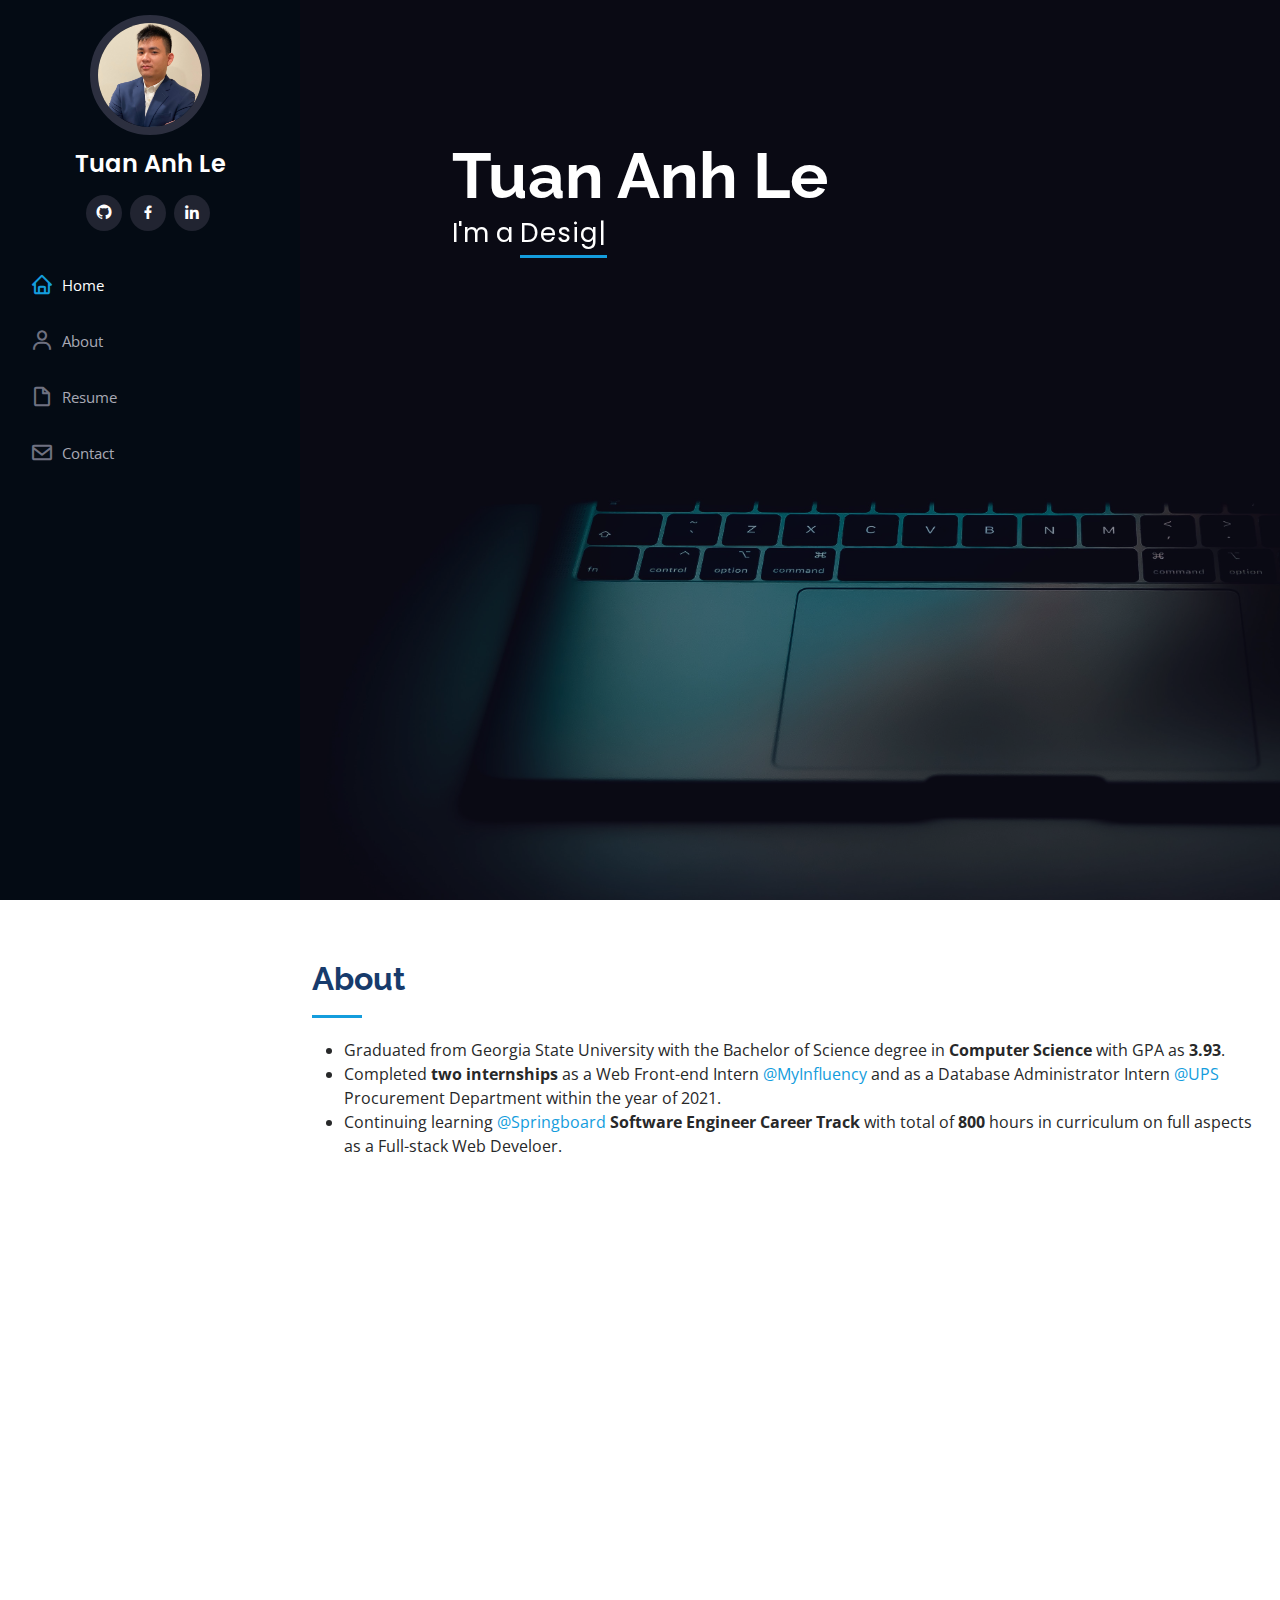
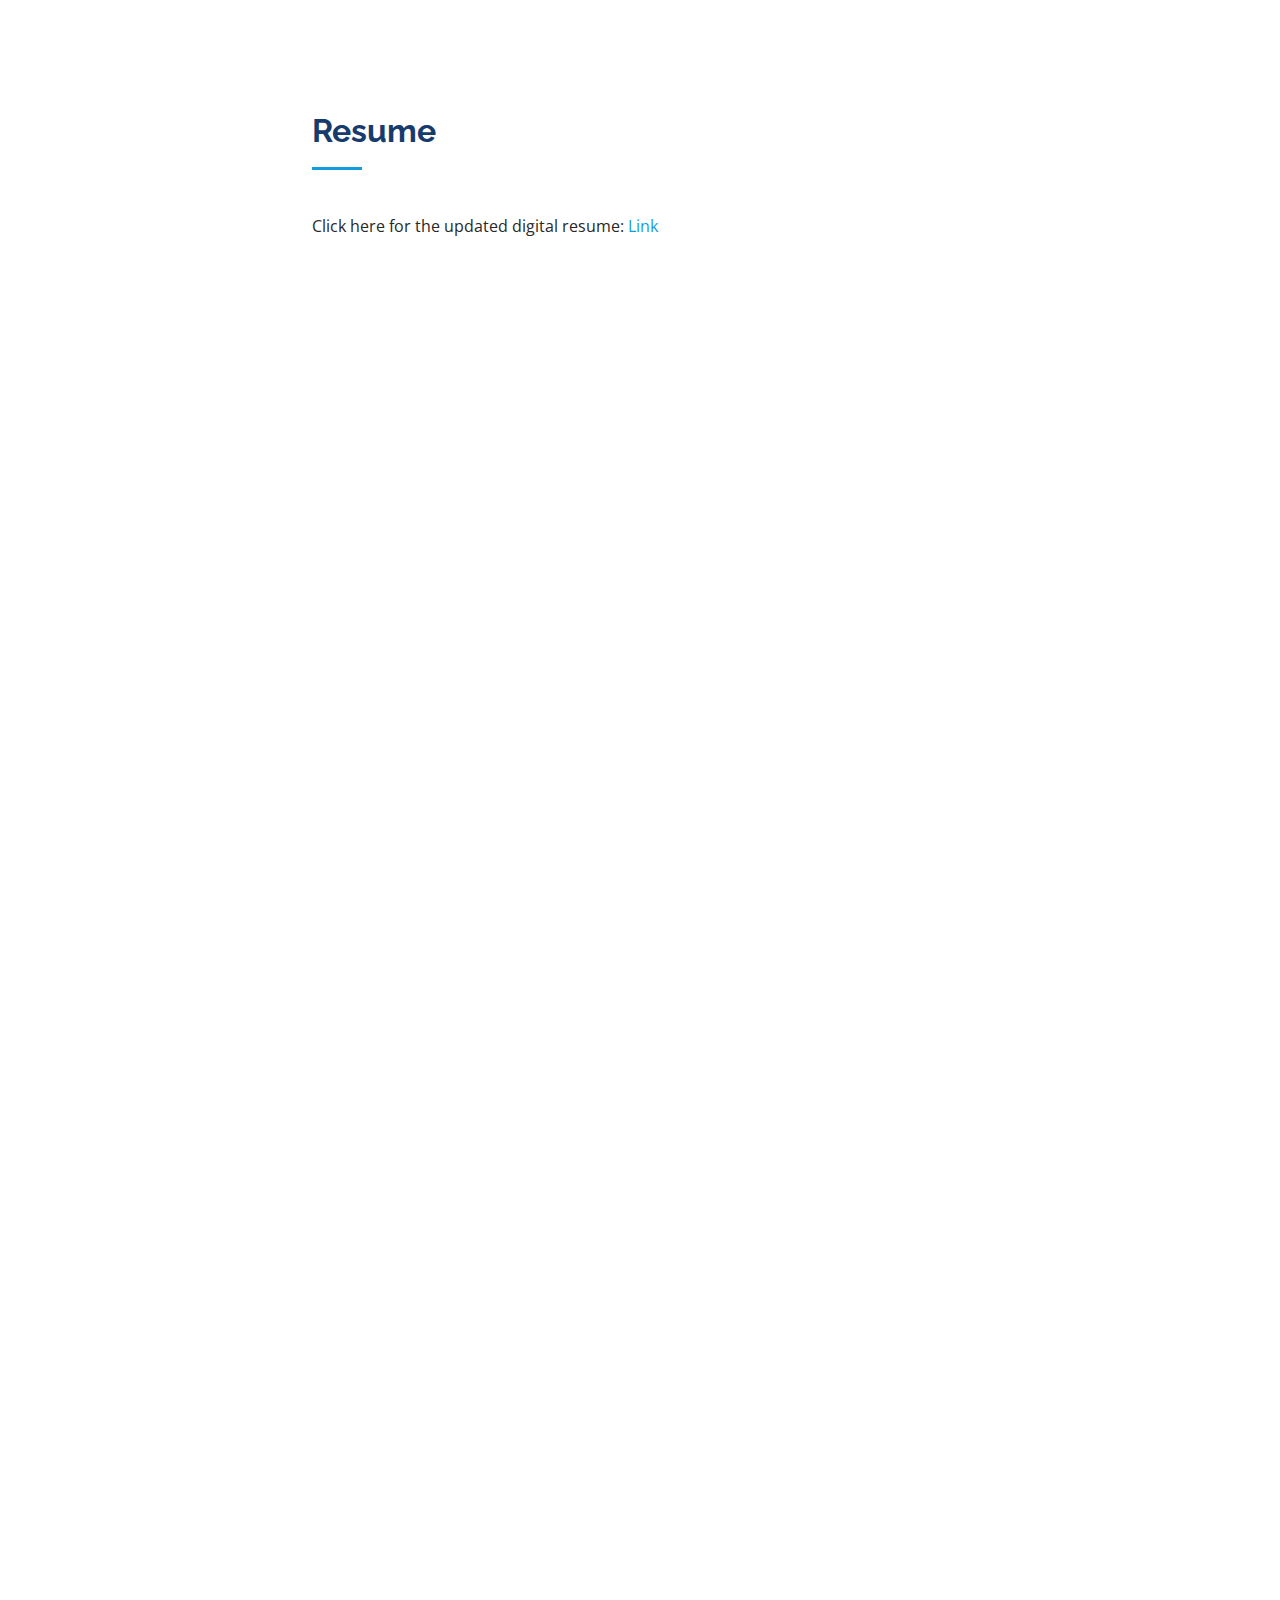
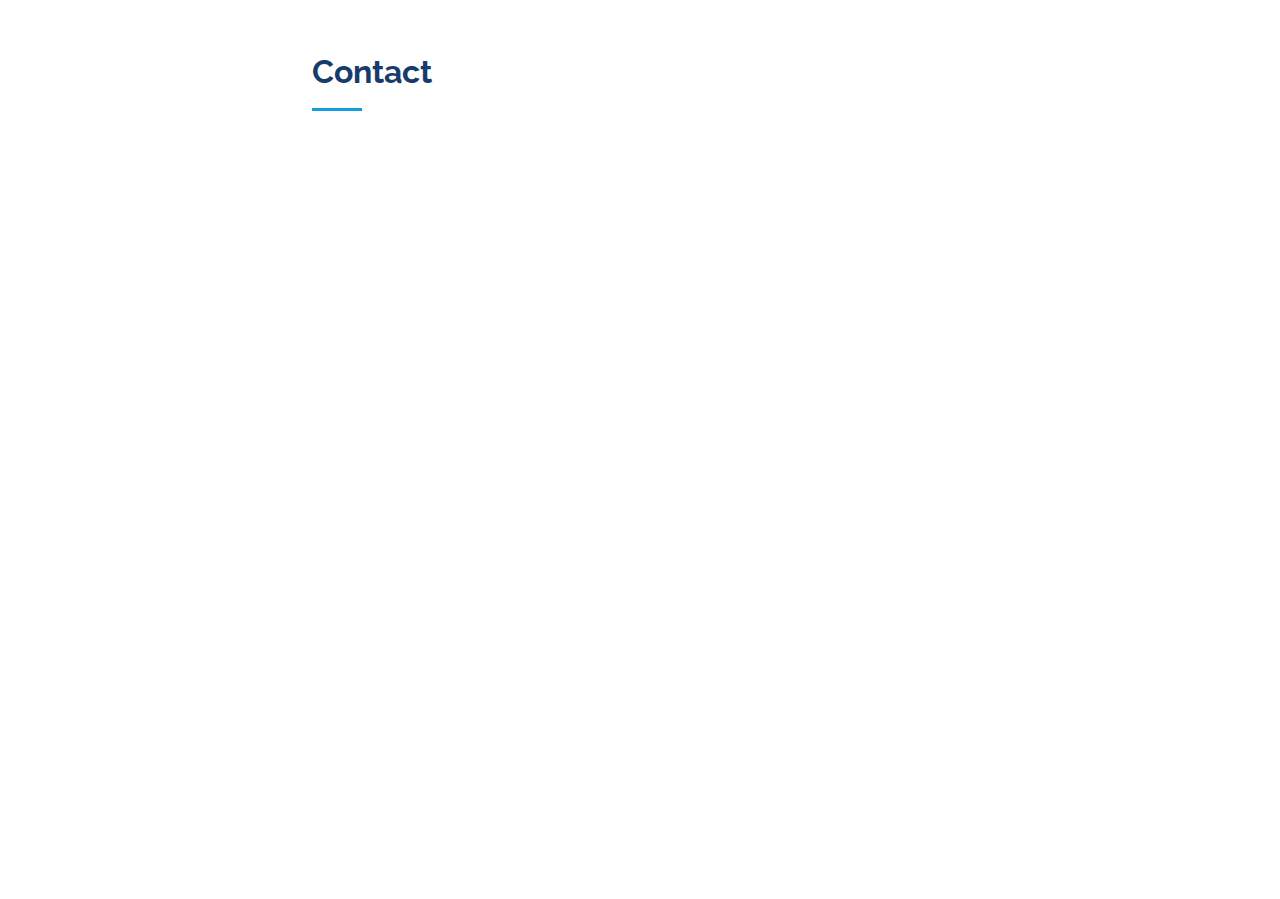
==== commit 75f8b6c4: "Typos fixed" ====
--- a/index.html
+++ b/index.html
@@ -82,7 +82,7 @@
                     </li>
                     <li>
                         Continuing learning <a href="https://www.springboard.com">@Springboard</a> <strong>Software Engineer Career Track</strong>  with total of <strong>800</strong> 
-                        hours in curriculums on full aspects as a Full-stack Web Develoer.
+                        hours in curriculum on full aspects as a Full-stack Web Develoer.
                     </li>
                 </ul>
                  
@@ -97,7 +97,7 @@
             <div class="col-lg-8 pt-4 pt-lg-0 content" data-aos="fade-left">
                 <h3>Tuan Anh Le </h3>
                 <p class="fst-italic">
-                    Jr. full-stack developer with proficency in Python, Node.js, React.js and other Web Development Frameworks (Flask, Express, Redux).
+                    Jr. full-stack developer with proficency in Python, Node.js, React.js and other Web Development Frameworks (Flask, Express).
                     <span class="d-block">Year of Experience: 1</span>
                 </p>
                 <div class="row">
@@ -116,9 +116,9 @@
                     </ul>
                 </div>
                 </div>
-                <h5>Note</h5>
+                <h5>Objectives</h5>
                 <p>
-                    I am currently in the job search for different roles as a software engineer, jr. full-stack developer, or jr. back-end developer in remote or offices near Atlanta.
+                    Passionate about problems solving and building application blocks out of creativity and curiosity. I am currently in the job search for different roles as a software engineer, jr. full-stack developer, or jr. back-end developer in remote or offices near Atlanta.
                 </p>
             </div>
             </div>
@@ -161,9 +161,7 @@
 
             <div class="section-title">
             <h2>Resume</h2>
-            <p>Magnam dolores commodi suscipit. Necessitatibus eius consequatur ex aliquid fuga eum quidem. Sit sint consectetur velit. 
-                Quisquam quos quisquam cupiditate. Et nemo qui impedit suscipit alias ea. Quia fugiat sit in iste officiis commodi quidem hic quas.
-            </p>
+            <br/>
             <p>Click here for the updated digital resume: <a href="https://docs.google.com/document/d/1rsUU7KLTDFdFX0jeMpLw2wqAB68t62Vm/edit?usp=sharing&ouid=104492281409634357165&rtpof=true&sd=true">Link</a></p>
             </div>
 
@@ -195,7 +193,7 @@
                         <li>Achievements: Dean’s List student, President’s List student.</li>
                     </ul>
                 </div>
-                <div class="resume-item">
+                <!-- <div class="resume-item">
                     <h5>Sep 2015 - June 2017</h5>
                     <h4>Peninsula Community College</h4>
                     <p><em>GPA: 3.9 | A.A. in Generals | Port Angeles, WA </em></p>
@@ -203,7 +201,7 @@
                         <li>Coursework: Intro to Computer Science I and II (Java).</li>
                         <li>Achievements: Member of Phi Theta Kappa organization, Receiver of President's Medal.</li>
                     </ul>
-                </div>
+                </div> -->
 
                 <h3 class="resume-title">Projects</h3>
                 <div class="resume-item">
